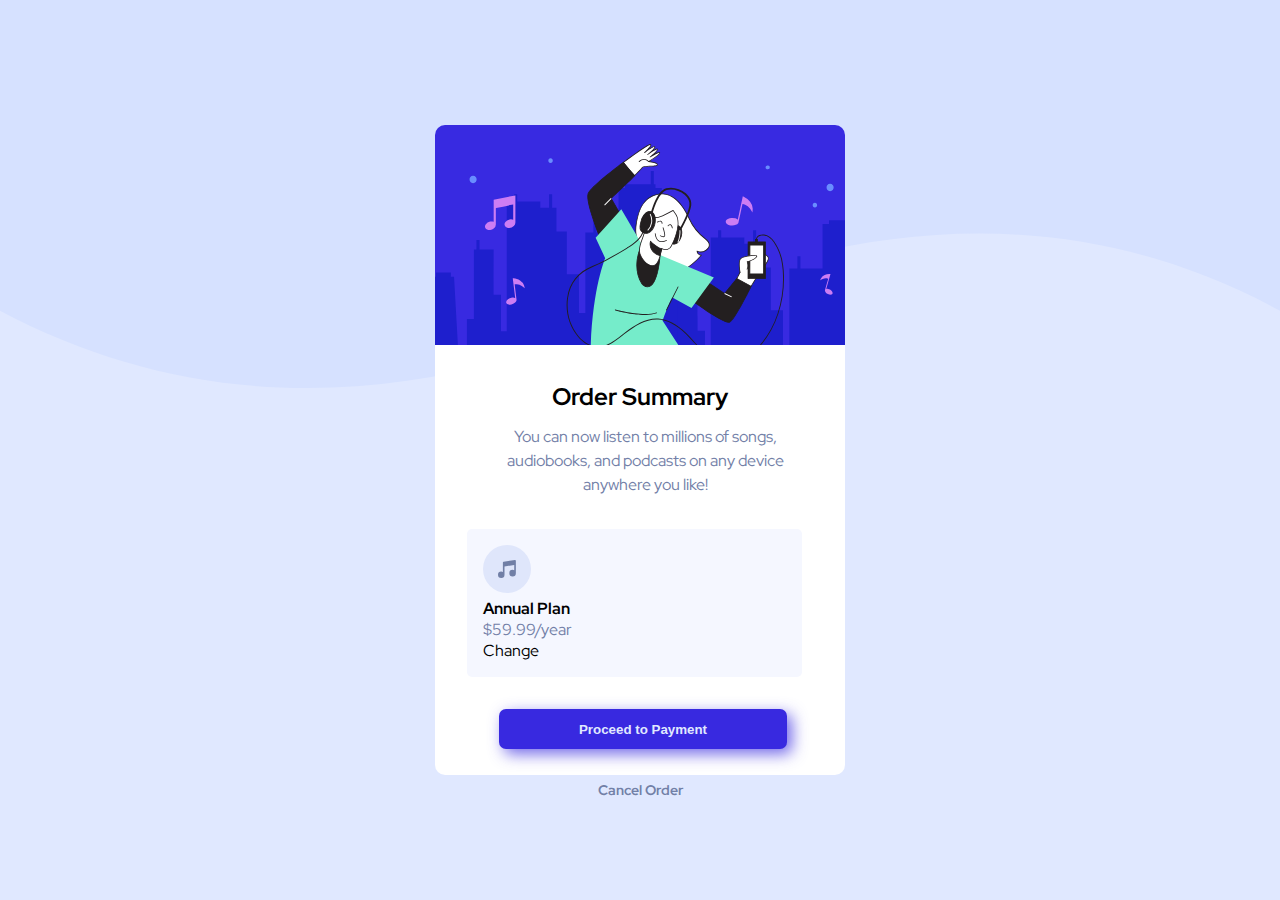
==== index.html @ a2356064 "Update" ====
<!DOCTYPE html>
<html lang="en">
  <head>
    <meta charset="UTF-8" />
    <meta name="viewport" content="width=device-width, initial-scale=1.0" />
    <!-- displays site properly based on user's device -->

    <link
      rel="icon"
      type="image/png"
      sizes="32x32"
      href="./images/favicon-32x32.png"
    />

    <title>Frontend Mentor | Order summary card</title>
    <link rel="stylesheet" href="style.css" />
  </head>
  <body>
    <main class="container">
      <div class="card">
        <div class="section1">
          <h2>Order Summary</h2>
          <p class="text">
            You can now listen to millions of songs, audiobooks, and podcasts on
            any device anywhere you like!
          </p>
        </div>

        <div class="section2">
          <div>
            <img class="music" src="/images/icon-music.svg" alt="" />
          </div>
          <div class="test-1">
            <h4>Annual Plan</h4>
            <p>$59.99/year</p>
            <span>Change</span>
          </div>
        </div>

        <div class="section3">
          <button class="btn">Proceed to Payment</button>
          <p class="cancel">Cancel Order</p>
        </div>
      </div>
    </main>
  </body>
</html>
---- style.css ----
@import url("https://fonts.googleapis.com/css2?family=Red+Hat+Display:wght@500;700;900&display=swap");

*,
*::before,
*::after {
  margin: 0;
  padding: 0;
  box-sizing: border-box;
}

body {
  background: hsl(225, 100%, 94%);
  font-family: "Red Hat Display", sans-serif;
  background-image: url(/images/pattern-background-desktop.svg);
  background-repeat: no-repeat;
  background-size: contain;
}

.container {
  width: 100%;
  height: 100vh;
  display: flex;
  justify-content: center;
  align-items: center;
}

/* Card Styles */

.card {
  width: 410px;
  height: 650px;
  background-color: #fff;
  border-top-right-radius: 10px;
  border-top-left-radius: 10px;
  border-bottom-left-radius: 10px;
  border-bottom-right-radius: 10px;
}

.card {
  background-image: url(/images/illustration-hero.svg);
  background-repeat: no-repeat;
  border-top-left-radius: 10px;
  border-top-right-radius: 10px;
}

/* Section Styles */
.section1 {
  text-align: center;
  margin-top: 16rem;
}

.section2 {
  display: flex;
  flex-direction: column;
  margin-top: 2rem;
  margin-bottom: 2rem;
  margin-left: 2rem;
  background: hsl(225, 100%, 98%);
  width: 335px;
  padding: 1rem;
  border-radius: 5px;
}

/* Button Styles */
.btn {
  border: none;
  margin-left: 4rem;
  margin-bottom: 1rem;
  padding: 0.8rem;
  width: 18rem;
  color: hsl(225, 100%, 94%);
  font-weight: 700;
  background: hsl(245, 75%, 52%);
  box-shadow: 5px 5px 15px hsla(245, 75%, 52%, 0.7);
  border-radius: 7px;
  cursor: pointer;
}

.btn:hover {
  background: hsla(245, 75%, 52%, 0.7);
}

.cancel {
  margin-top: 1rem;
  text-align: center;
  font-size: 0.89rem;
  font-weight: 700;
  cursor: pointer;
}

.cancel:hover {
  color: hsl(223, 47%, 23%);
}

/* Text Styles */

p {
  color: hsl(224, 23%, 55%);
}

.text {
  width: 28ch;
  margin-top: 0.8rem;
  margin-left: 3.5rem;
  line-height: 1.5;
}

/* SVG Icon */

.test-1 {
}
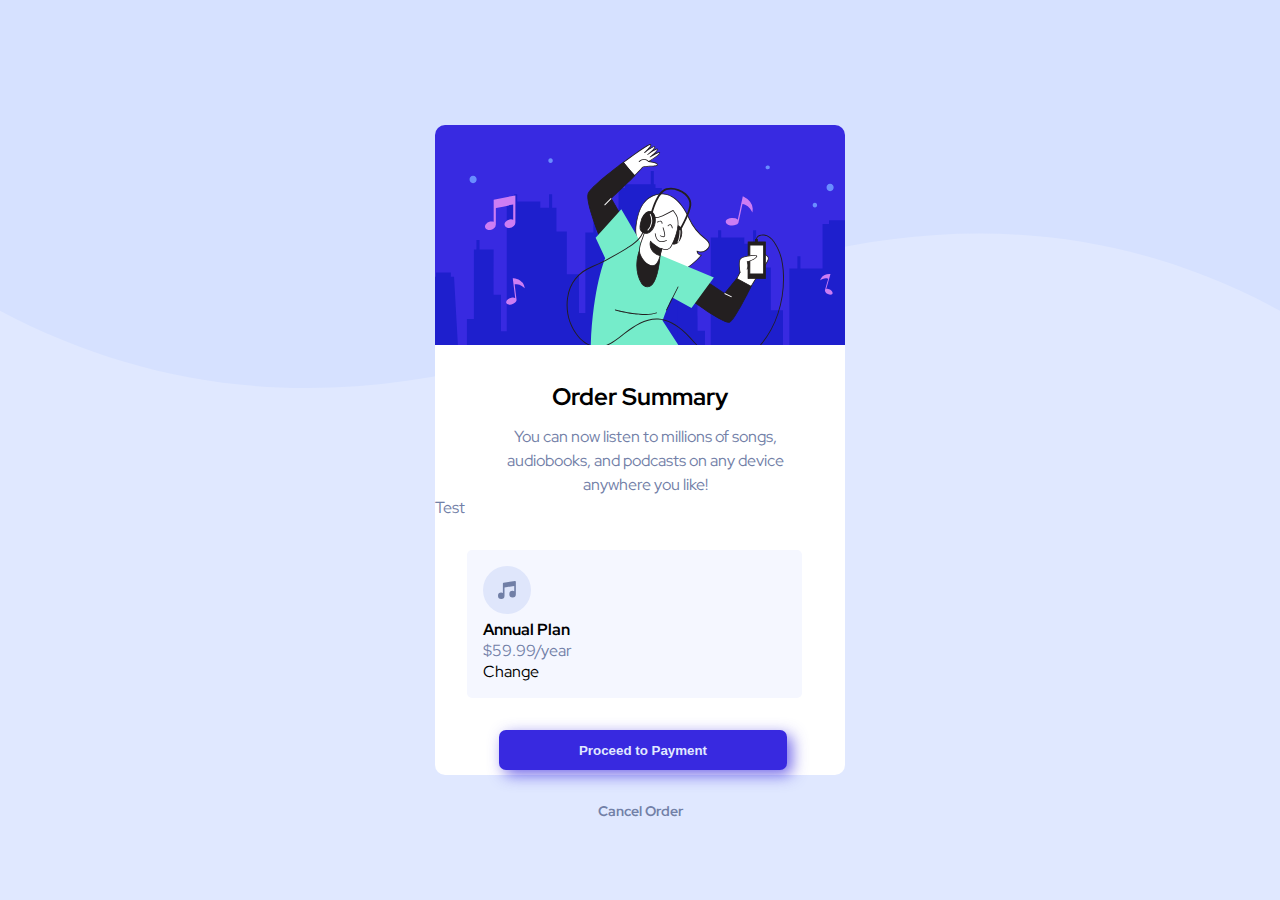
==== commit b97cac01: "Test" ====
--- a/index.html
+++ b/index.html
@@ -26,6 +26,10 @@
           </p>
         </div>
 
+        <div class="box">
+          <p>Test</p>
+        </div>
+
         <div class="section2">
           <div>
             <img class="music" src="/images/icon-music.svg" alt="" />
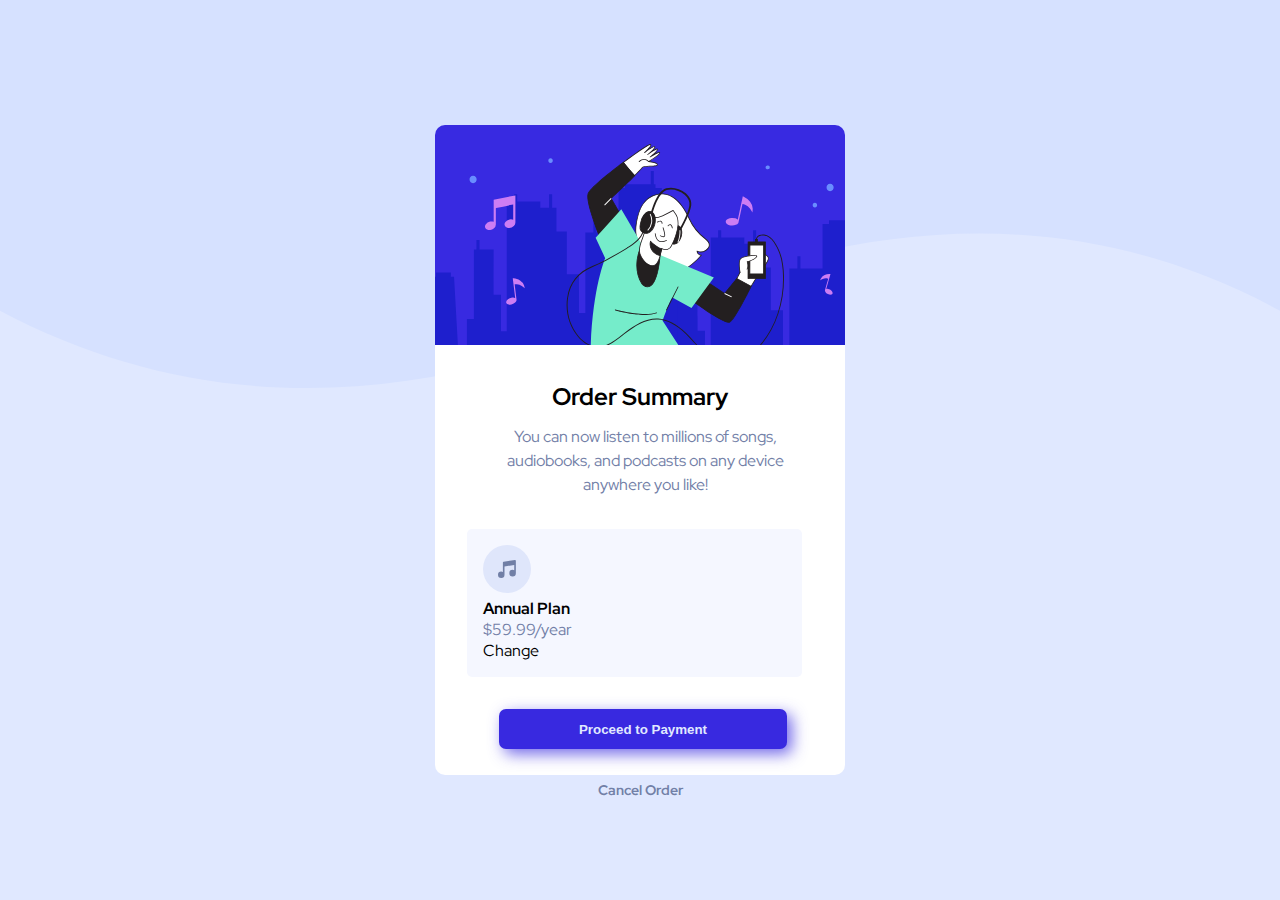
==== commit b028bb7a: "Update" ====
--- a/index.html
+++ b/index.html
@@ -26,10 +26,6 @@
           </p>
         </div>
 
-        <div class="box">
-          <p>Test</p>
-        </div>
-
         <div class="section2">
           <div>
             <img class="music" src="/images/icon-music.svg" alt="" />
